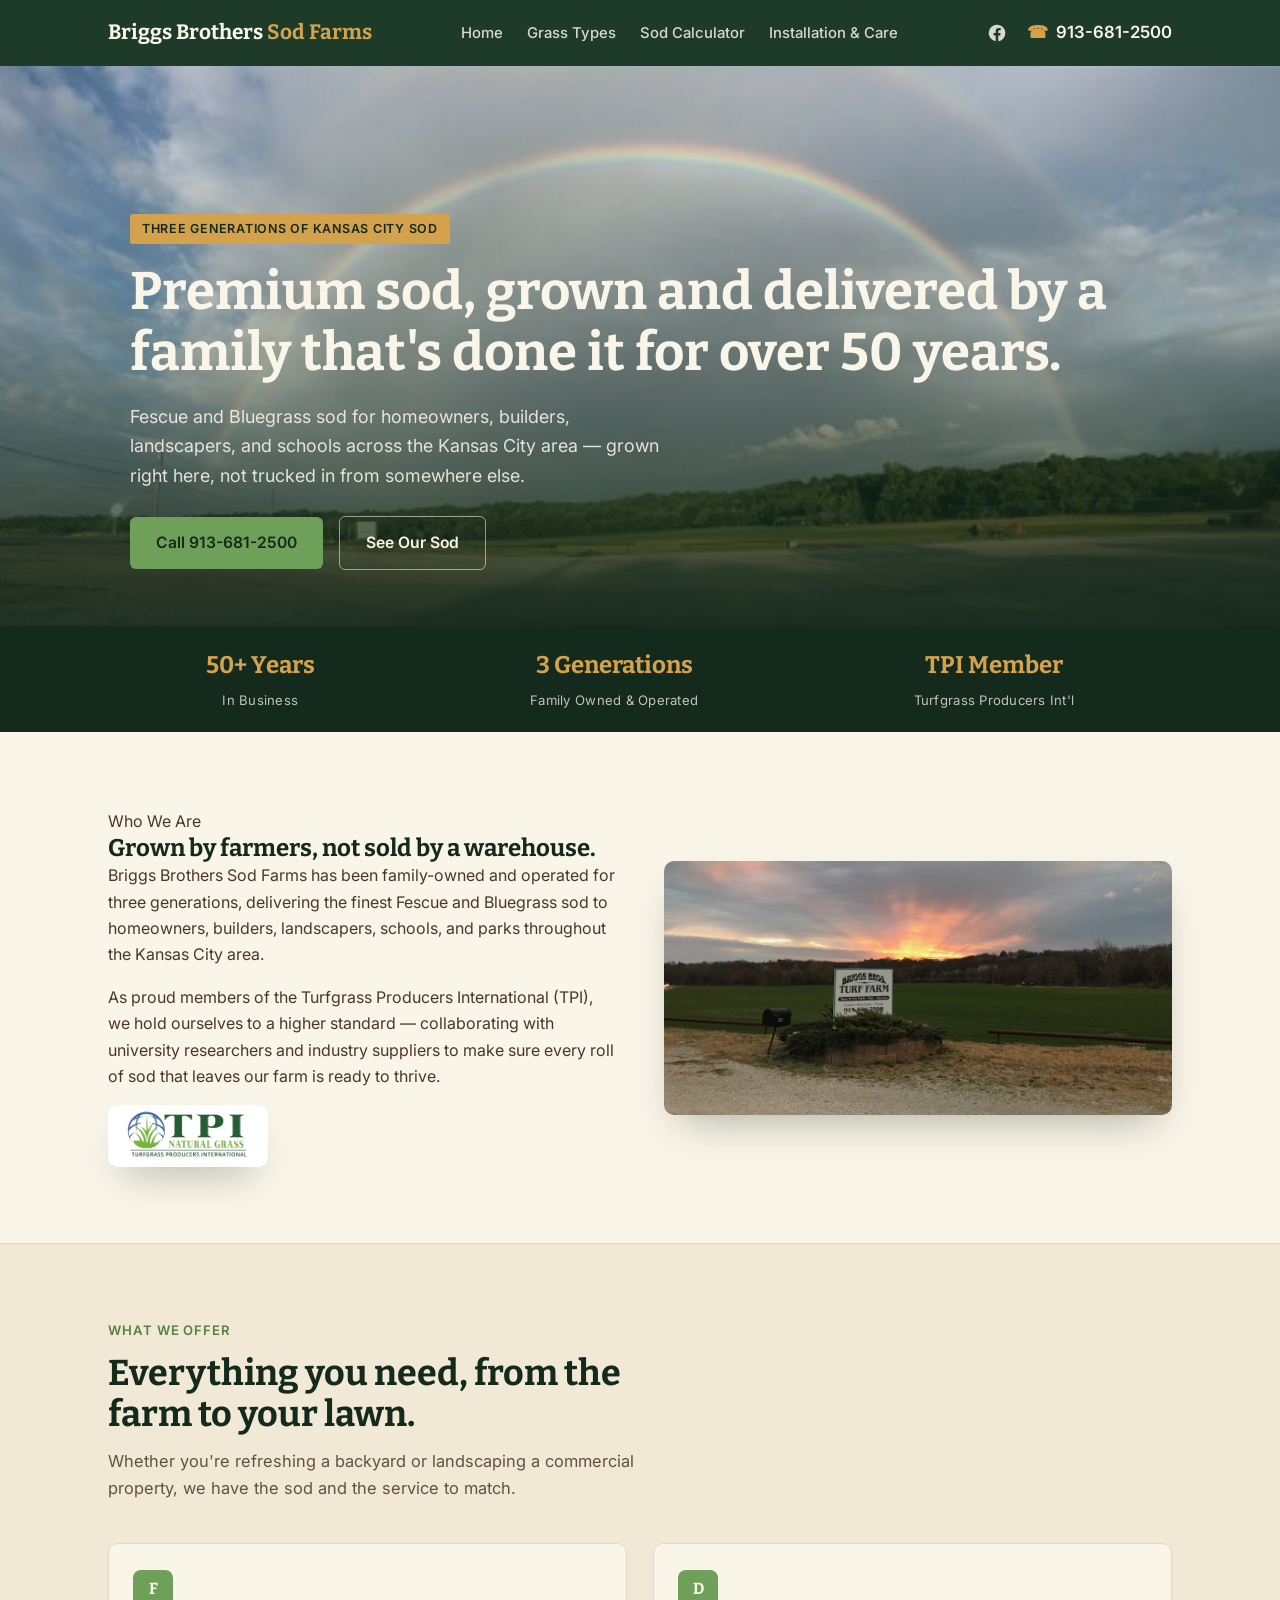
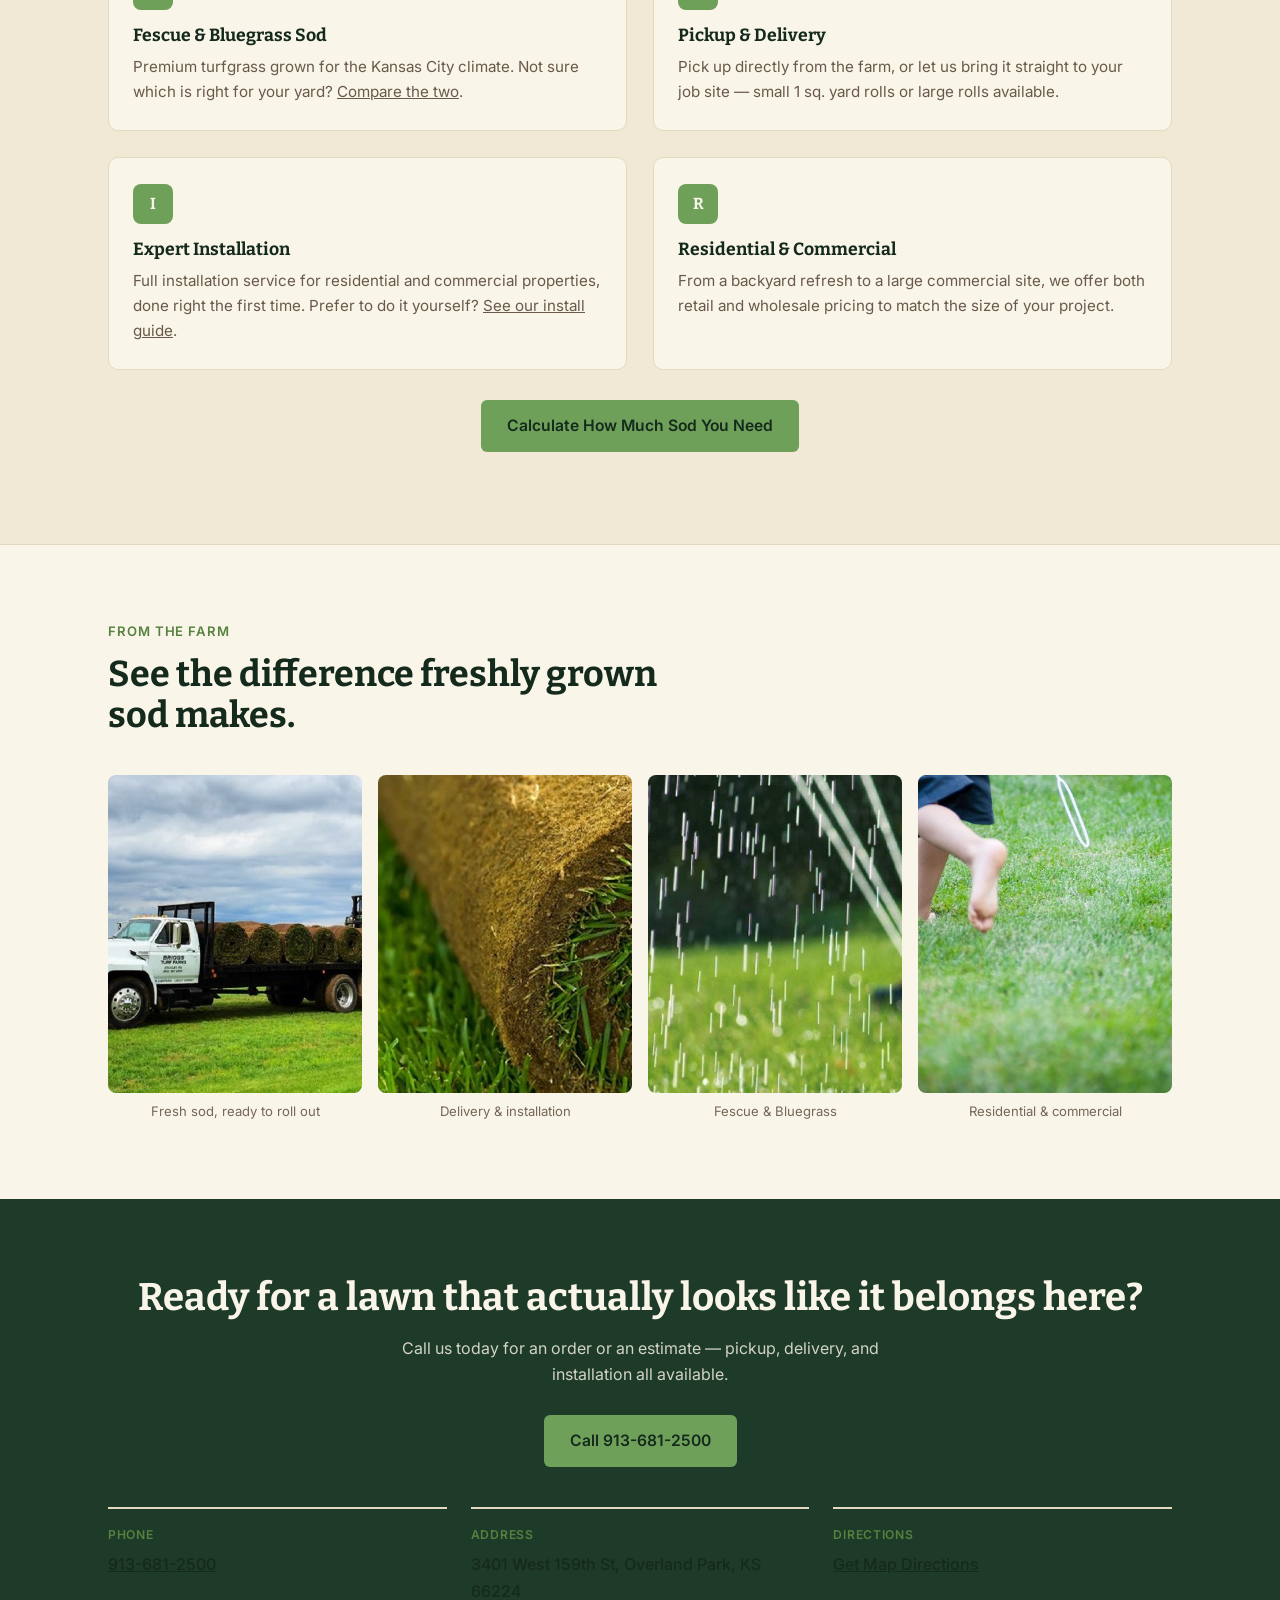
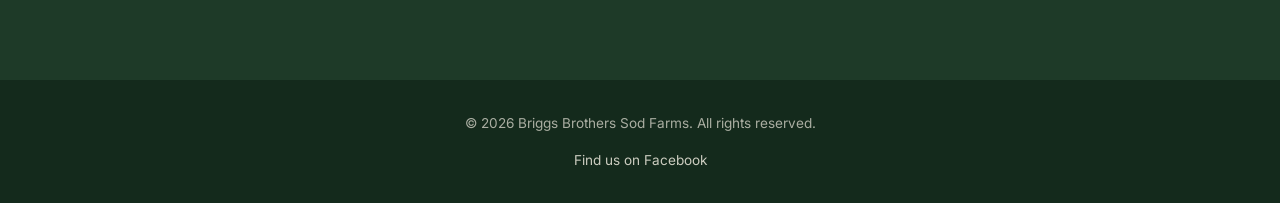
==== index.html @ ac91e64b "Add files via upload" ====
<!DOCTYPE html>
<html lang="en">
<head>
<meta charset="UTF-8">
<meta name="viewport" content="width=device-width, initial-scale=1.0">
<title>Briggs Brothers Sod Farms — Premium Fescue &amp; Bluegrass Sod in Kansas City</title>
<meta name="description" content="Family-owned for three generations, Briggs Brothers Sod Farms delivers premium Fescue and Bluegrass sod to the Kansas City area — pickup, delivery, and installation available.">
<link rel="stylesheet" href="style.css">
</head>
<body>

<header class="site-header">
  <div class="container">
    <a class="brand" href="index.html">Briggs Brothers <span>Sod Farms</span></a>
    <nav class="site-nav">
      <a href="index.html">Home</a>
      <a href="grass-types.html">Grass Types</a>
      <a href="calculator.html">Sod Calculator</a>
      <a href="installation-care.html">Installation &amp; Care</a>
    </nav>
    <div class="header-right">
      <a class="icon-link" href="https://www.facebook.com/briggsturffarm/" target="_blank" rel="noopener" aria-label="Briggs Brothers Sod Farms on Facebook">
        <svg width="20" height="20" viewBox="0 0 24 24" fill="currentColor"><path d="M22 12a10 10 0 1 0-11.6 9.9v-7H7.9V12h2.5V9.8c0-2.5 1.5-3.9 3.8-3.9 1.1 0 2.2.2 2.2.2v2.5h-1.3c-1.2 0-1.6.8-1.6 1.6V12h2.8l-.4 2.9h-2.4v7A10 10 0 0 0 22 12Z"/></svg>
      </a>
      <a class="header-phone" href="tel:9136812500">913-681-2500</a>
    </div>
  </div>
</header>

<section class="hero" style="background-image: url('images/briggs-brothers-sod-farm-rainbow-2020.jpg');">
  <div class="container hero-content">
    <span class="eyebrow">Three Generations of Kansas City Sod</span>
    <h1>Premium sod, grown and delivered by a family that's done it for over 50 years.</h1>
    <p class="lead">Fescue and Bluegrass sod for homeowners, builders, landscapers, and schools across the Kansas City area — grown right here, not trucked in from somewhere else.</p>
    <a class="btn" href="tel:9136812500">Call 913-681-2500</a>
    <a class="btn btn--ghost" href="#products">See Our Sod</a>
  </div>
</section>

<div class="trust-strip">
  <div class="container">
    <div class="trust-item"><strong>50+ Years</strong><span>In Business</span></div>
    <div class="trust-item"><strong>3 Generations</strong><span>Family Owned &amp; Operated</span></div>
    <div class="trust-item"><strong>TPI Member</strong><span>Turfgrass Producers Int'l</span></div>
  </div>
</div>

<section class="section" id="about">
  <div class="container about-grid">
    <div>
      <span class="eyebrow-text">Who We Are</span>
      <h2>Grown by farmers, not sold by a warehouse.</h2>
      <p>Briggs Brothers Sod Farms has been family-owned and operated for three generations, delivering the finest Fescue and Bluegrass sod to homeowners, builders, landscapers, schools, and parks throughout the Kansas City area.</p>
      <p>As proud members of the Turfgrass Producers International (TPI), we hold ourselves to a higher standard — collaborating with university researchers and industry suppliers to make sure every roll of sod that leaves our farm is ready to thrive.</p>
      <img src="images/TPI-briggsbrothers.jpg" alt="Turfgrass Producers International member badge" style="max-width: 160px; margin-top: 10px;">
    </div>
    <img src="images/sod-farm-morning.jpg" alt="Sunset over the Briggs Brothers Turf Farm sign">
  </div>
</section>

<section class="section section--alt" id="products">
  <div class="container">
    <div class="section-head">
      <span class="eyebrow-text">What We Offer</span>
      <h2>Everything you need, from the farm to your lawn.</h2>
      <p>Whether you're refreshing a backyard or landscaping a commercial property, we have the sod and the service to match.</p>
    </div>
    <div class="products">
      <div class="product-card">
        <div class="icon">F</div>
        <h3>Fescue &amp; Bluegrass Sod</h3>
        <p>Premium turfgrass grown for the Kansas City climate. Not sure which is right for your yard? <a href="grass-types.html">Compare the two</a>.</p>
      </div>
      <div class="product-card">
        <div class="icon">D</div>
        <h3>Pickup &amp; Delivery</h3>
        <p>Pick up directly from the farm, or let us bring it straight to your job site — small 1 sq. yard rolls or large rolls available.</p>
      </div>
      <div class="product-card">
        <div class="icon">I</div>
        <h3>Expert Installation</h3>
        <p>Full installation service for residential and commercial properties, done right the first time. Prefer to do it yourself? <a href="installation-care.html">See our install guide</a>.</p>
      </div>
      <div class="product-card">
        <div class="icon">R</div>
        <h3>Residential &amp; Commercial</h3>
        <p>From a backyard refresh to a large commercial site, we offer both retail and wholesale pricing to match the size of your project.</p>
      </div>
    </div>
    <p style="text-align:center; margin-top: 30px;"><a href="calculator.html" class="btn">Calculate How Much Sod You Need</a></p>
  </div>
</section>

<section class="section" id="gallery">
  <div class="container">
    <div class="section-head">
      <span class="eyebrow-text">From the Farm</span>
      <h2>See the difference freshly grown sod makes.</h2>
    </div>
    <div class="gallery">
      <figure>
        <img src="images/sod-farm-field-delivery.jpg" alt="Truck loaded with rolled sod, ready for delivery">
        <figcaption>Fresh sod, ready to roll out</figcaption>
      </figure>
      <figure>
        <img src="images/sodinstallationbriggsbrothers.jpg" alt="Sod installation in progress">
        <figcaption>Delivery &amp; installation</figcaption>
      </figure>
      <figure>
        <img src="images/wateringnewsodbriggsbrothers.jpg" alt="Watering freshly laid sod">
        <figcaption>Fescue &amp; Bluegrass</figcaption>
      </figure>
      <figure>
        <img src="images/briggsbrotherssodoverlandparkmoksop.jpg" alt="Child playing on a residential lawn with new sod">
        <figcaption>Residential &amp; commercial</figcaption>
      </figure>
    </div>
  </div>
</section>

<section class="section cta-section" id="contact">
  <div class="container">
    <h2>Ready for a lawn that actually looks like it belongs here?</h2>
    <p>Call us today for an order or an estimate — pickup, delivery, and installation all available.</p>
    <a class="btn" href="tel:9136812500">Call 913-681-2500</a>

    <div class="contact-grid">
      <div class="contact-card">
        <span class="label">Phone</span>
        <a href="tel:9136812500">913-681-2500</a>
      </div>
      <div class="contact-card">
        <span class="label">Address</span>
        <span>3401 West 159th St, Overland Park, KS 66224</span>
      </div>
      <div class="contact-card">
        <span class="label">Directions</span>
        <a href="https://www.google.com/maps/place/3401+West+159th+Street,+Overland+Park,+KS+66224/@38.8395964,-94.6272718,17z" target="_blank" rel="noopener">Get Map Directions</a>
      </div>
    </div>
  </div>
</section>

<footer class="site-footer">
  <div class="container">
    &copy; 2026 Briggs Brothers Sod Farms. All rights reserved.
    <div class="footer-social">
      <a href="https://www.facebook.com/briggsturffarm/" target="_blank" rel="noopener">Find us on Facebook</a>
    </div>
  </div>
</footer>

</body>
</html>
---- style.css ----
@import url('https://fonts.googleapis.com/css2?family=Bitter:wght@500;600;700&family=Inter:wght@400;500;600&display=swap');

:root {
  --forest: #1E3A28;
  --forest-deep: #142A1C;
  --meadow: #6FA05A;
  --meadow-deep: #56813F;
  --cream: #FAF5E9;
  --cream-alt: #F1E9D6;
  --soil: #4A3826;
  --gold: #D4A24C;
  --line: #E3D9BE;
}

* { box-sizing: border-box; }

body {
  margin: 0;
  background: var(--cream);
  color: var(--soil);
  font-family: 'Inter', -apple-system, sans-serif;
  font-size: 16px;
  line-height: 1.65;
}

h1, h2, h3 {
  font-family: 'Bitter', Georgia, serif;
  font-weight: 700;
  line-height: 1.15;
  color: var(--forest-deep);
  margin: 0;
}

p { margin: 0 0 1em; }
a { color: inherit; }
img { max-width: 100%; display: block; }

.container { max-width: 1120px; margin: 0 auto; padding: 0 28px; }

/* ---------- Header ---------- */

.site-header {
  background: var(--forest);
  padding: 16px 0;
}

.site-header .container {
  display: flex;
  align-items: center;
  justify-content: space-between;
  flex-wrap: wrap;
  gap: 12px;
}

.brand {
  color: var(--cream);
  font-family: 'Bitter', serif;
  font-weight: 700;
  font-size: 1.3rem;
  text-decoration: none;
}

.brand span { color: var(--gold); }

.site-nav {
  display: flex;
  align-items: center;
  gap: 24px;
}

.site-nav a {
  color: rgba(250,245,233,0.85);
  text-decoration: none;
  font-size: 0.93rem;
  font-weight: 500;
}

.site-nav a:hover { color: var(--cream); }

.header-right {
  display: flex;
  align-items: center;
  gap: 20px;
}

.icon-link {
  color: rgba(250,245,233,0.85);
  text-decoration: none;
  display: inline-flex;
}

.icon-link:hover { color: var(--gold); }

.header-phone {
  color: var(--cream);
  text-decoration: none;
  font-weight: 600;
  font-size: 1.05rem;
  display: flex;
  align-items: center;
  gap: 8px;
}

.header-phone::before {
  content: '\260E';
  color: var(--gold);
}

/* ---------- Sub-page banner (non-home pages) ---------- */

.page-banner {
  background: var(--forest-deep);
  padding: 54px 0 44px;
  text-align: center;
}

.page-banner h1 {
  color: var(--cream);
  font-size: clamp(1.9rem, 3.6vw, 2.6rem);
  margin-bottom: 10px;
}

.page-banner p {
  color: rgba(250,245,233,0.75);
  max-width: 56ch;
  margin: 0 auto;
}

/* ---------- Pro/Con cards (Grass Types page) ---------- */

.grass-block { margin-bottom: 64px; }

.grass-block:last-child { margin-bottom: 0; }

.grass-block-head {
  display: flex;
  align-items: baseline;
  gap: 14px;
  margin-bottom: 22px;
  flex-wrap: wrap;
}

.grass-block-head h2 { font-size: 1.7rem; }

.grass-block-head span {
  color: var(--meadow-deep);
  font-weight: 600;
  font-size: 0.9rem;
}

.grass-photo {
  width: 100%;
  max-height: 260px;
  object-fit: cover;
  border-radius: 10px;
  margin-bottom: 20px;
}

.pro-con-grid {
  display: grid;
  grid-template-columns: 1fr 1fr;
  gap: 20px;
}

.pro-con-card {
  border-radius: 10px;
  padding: 22px 24px;
}

.pro-con-card.pro { background: rgba(111,160,90,0.12); border: 1px solid rgba(111,160,90,0.3); }
.pro-con-card.con { background: rgba(212,162,76,0.12); border: 1px solid rgba(212,162,76,0.35); }

.pro-con-card .tag {
  font-size: 0.75rem;
  font-weight: 700;
  letter-spacing: 0.06em;
  text-transform: uppercase;
  display: block;
  margin-bottom: 10px;
}

.pro-con-card.pro .tag { color: var(--meadow-deep); }
.pro-con-card.con .tag { color: var(--gold); }

.pro-con-card h3 { font-size: 1.02rem; margin-bottom: 6px; }
.pro-con-card p { font-size: 0.92rem; color: var(--soil); opacity: 0.85; margin: 0 0 14px; }
.pro-con-card p:last-child { margin-bottom: 0; }

/* ---------- Calculator ---------- */

.calculator-box {
  background: var(--cream);
  border: 1px solid var(--line);
  border-radius: 12px;
  padding: 32px;
  max-width: 480px;
  margin: 0 auto 20px;
}

.calc-field { margin-bottom: 16px; }

.calc-field label {
  display: block;
  font-size: 0.88rem;
  font-weight: 600;
  color: var(--forest-deep);
  margin-bottom: 6px;
}

.calc-field input {
  width: 100%;
  padding: 11px 14px;
  border: 1px solid var(--line);
  border-radius: 6px;
  font-size: 1rem;
  font-family: 'Inter', sans-serif;
  background: #fff;
}

.calc-btn {
  width: 100%;
  background: var(--meadow);
  color: var(--forest-deep);
  border: none;
  padding: 13px;
  border-radius: 6px;
  font-weight: 600;
  font-size: 1rem;
  cursor: pointer;
  margin-top: 6px;
}

.calc-btn:hover { background: #85B573; }

.calc-results {
  display: none;
  margin-top: 20px;
  padding-top: 20px;
  border-top: 1px solid var(--line);
  text-align: center;
}

.calc-results.show { display: block; }

.calc-results .result-row {
  display: flex;
  justify-content: space-between;
  font-size: 1.05rem;
  margin-bottom: 8px;
}

.calc-results .result-row strong { color: var(--forest-deep); }

.calc-note {
  text-align: center;
  font-size: 0.88rem;
  color: var(--soil);
  opacity: 0.75;
  max-width: 440px;
  margin: 0 auto;
}

/* Measuring shapes */

.shapes-grid {
  display: grid;
  grid-template-columns: repeat(3, 1fr);
  gap: 22px;
  margin-top: 36px;
}

.shape-card {
  background: var(--cream-alt);
  border: 1px solid var(--line);
  border-radius: 10px;
  padding: 22px;
  text-align: center;
}

.shape-card h3 { font-size: 1rem; margin-bottom: 10px; }
.shape-card .formula {
  font-family: 'Bitter', serif;
  font-weight: 600;
  color: var(--meadow-deep);
  font-size: 0.95rem;
  margin: 10px 0;
}
.shape-card p { font-size: 0.85rem; color: var(--soil); opacity: 0.8; margin: 0; }

/* ---------- Numbered steps (Installation page) ---------- */

.steps-list { counter-reset: step; }

.step-item {
  display: flex;
  gap: 20px;
  margin-bottom: 30px;
}

.step-item .num {
  flex-shrink: 0;
  width: 40px; height: 40px;
  border-radius: 50%;
  background: var(--meadow);
  color: var(--forest-deep);
  font-family: 'Bitter', serif;
  font-weight: 700;
  display: flex; align-items: center; justify-content: center;
}

.step-item h3 { font-size: 1.08rem; margin-bottom: 6px; }
.step-item p { font-size: 0.95rem; color: var(--soil); opacity: 0.85; margin: 0; }

.callout {
  background: rgba(212,162,76,0.14);
  border: 1px solid rgba(212,162,76,0.4);
  border-radius: 8px;
  padding: 16px 20px;
  font-weight: 600;
  color: var(--forest-deep);
  margin: 10px 0 30px;
}

/* ---------- Footer ---------- */

.site-footer {
  background: var(--forest-deep);
  color: rgba(250,245,233,0.65);
  padding: 32px 0;
  text-align: center;
  font-size: 0.85rem;
}

.footer-social {
  margin-top: 14px;
  display: flex;
  justify-content: center;
  gap: 16px;
}

.footer-social a {
  color: rgba(250,245,233,0.8);
  text-decoration: none;
}

.footer-social a:hover { color: var(--gold); }

/* ---------- Hero ---------- */

.hero {
  position: relative;
  min-height: 560px;
  display: flex;
  align-items: flex-end;
  background-size: cover;
  background-position: center;
}

.hero::after {
  content: '';
  position: absolute;
  inset: 0;
  background: linear-gradient(0deg, rgba(20,42,28,0.88) 0%, rgba(20,42,28,0.35) 55%, rgba(20,42,28,0.1) 100%);
}

.hero-content {
  position: relative;
  z-index: 1;
  padding: 60px 0 56px;
  color: var(--cream);
}

.eyebrow {
  display: inline-block;
  background: var(--gold);
  color: var(--forest-deep);
  font-weight: 600;
  font-size: 0.78rem;
  letter-spacing: 0.06em;
  text-transform: uppercase;
  padding: 5px 12px;
  border-radius: 3px;
  margin-bottom: 18px;
}

.hero h1 {
  color: var(--cream);
  font-size: clamp(2.1rem, 4.4vw, 3.3rem);
  max-width: 30ch;
  margin-bottom: 18px;
}

.hero p.lead {
  max-width: 50ch;
  font-size: 1.12rem;
  color: rgba(250, 245, 233, 0.88);
  margin-bottom: 26px;
}

.btn {
  display: inline-flex;
  align-items: center;
  gap: 8px;
  background: var(--meadow);
  color: var(--forest-deep);
  text-decoration: none;
  padding: 13px 26px;
  border-radius: 6px;
  font-weight: 600;
  font-size: 0.98rem;
  transition: background 0.15s ease;
}

.btn:hover { background: #85B573; }

.btn--ghost {
  background: transparent;
  border: 1.5px solid rgba(250,245,233,0.55);
  color: var(--cream);
  margin-left: 12px;
}

.btn--ghost:hover { border-color: var(--cream); }

/* ---------- Trust strip ---------- */

.trust-strip {
  background: var(--forest-deep);
  padding: 20px 0;
}

.trust-strip .container {
  display: flex;
  justify-content: space-around;
  flex-wrap: wrap;
  gap: 20px;
  text-align: center;
}

.trust-item {
  color: var(--cream);
}

.trust-item strong {
  display: block;
  font-family: 'Bitter', serif;
  font-size: 1.5rem;
  color: var(--gold);
}

.trust-item span {
  font-size: 0.82rem;
  color: rgba(250,245,233,0.75);
  letter-spacing: 0.02em;
}

/* ---------- Sections ---------- */

.section { padding: 76px 0; }

.page-banner + .section { padding-top: 30px; }

.section--alt { background: var(--cream-alt); border-top: 1px solid var(--line); border-bottom: 1px solid var(--line); }

.section-head { max-width: 60ch; margin-bottom: 40px; }

.section-head .eyebrow-text {
  color: var(--meadow-deep);
  font-weight: 600;
  font-size: 0.82rem;
  letter-spacing: 0.07em;
  text-transform: uppercase;
  display: block;
  margin-bottom: 10px;
}

.section-head h2 { font-size: clamp(1.7rem, 2.8vw, 2.3rem); margin-bottom: 14px; }
.section-head p { color: var(--soil); opacity: 0.85; font-size: 1.03rem; margin: 0; }

/* About / two-column */

.about-grid {
  display: grid;
  grid-template-columns: 1fr 1fr;
  gap: 48px;
  align-items: center;
}

.about-grid img {
  border-radius: 10px;
  box-shadow: 0 20px 40px -16px rgba(20,42,28,0.35);
}

/* Products */

.products {
  display: grid;
  grid-template-columns: repeat(2, 1fr);
  gap: 26px;
}

.product-card {
  background: var(--cream);
  border: 1px solid var(--line);
  border-radius: 10px;
  padding: 26px 24px;
}

.product-card h3 { font-size: 1.1rem; margin-bottom: 8px; }
.product-card p { color: var(--soil); opacity: 0.82; font-size: 0.95rem; margin: 0; }

.product-card .icon {
  width: 40px; height: 40px;
  border-radius: 8px;
  background: var(--meadow);
  margin-bottom: 16px;
  display: flex; align-items: center; justify-content: center;
  color: var(--cream); font-family: 'Bitter', serif; font-weight: 700;
}

/* Gallery */

.gallery {
  display: grid;
  grid-template-columns: repeat(4, 1fr);
  gap: 16px;
}

.gallery figure { margin: 0; }

.gallery img {
  border-radius: 8px;
  aspect-ratio: 4/5;
  object-fit: cover;
  width: 100%;
}

.gallery figcaption {
  font-size: 0.82rem;
  color: var(--soil);
  opacity: 0.75;
  margin-top: 8px;
  text-align: center;
}

/* Contact / CTA */

.cta-section {
  background: var(--forest);
  color: var(--cream);
  text-align: center;
}

.cta-section h2 { color: var(--cream); font-size: clamp(1.8rem, 3vw, 2.4rem); margin-bottom: 16px; }
.cta-section p { color: rgba(250,245,233,0.82); max-width: 52ch; margin: 0 auto 28px; }

.contact-grid {
  display: grid;
  grid-template-columns: repeat(3, 1fr);
  gap: 24px;
  margin-top: 40px;
  text-align: left;
}

.contact-card {
  border-top: 2px solid var(--line);
  padding-top: 16px;
}

.contact-card .label {
  font-size: 0.76rem;
  letter-spacing: 0.06em;
  text-transform: uppercase;
  color: var(--meadow-deep);
  font-weight: 600;
  display: block;
  margin-bottom: 6px;
}

.contact-card a, .contact-card span { color: var(--forest-deep); font-weight: 500; }

/* ---------- Responsive ---------- */

@media (max-width: 860px) {
  .about-grid, .products, .contact-grid { grid-template-columns: 1fr; }
  .gallery { grid-template-columns: repeat(2, 1fr); }
  .hero { min-height: 480px; }
}
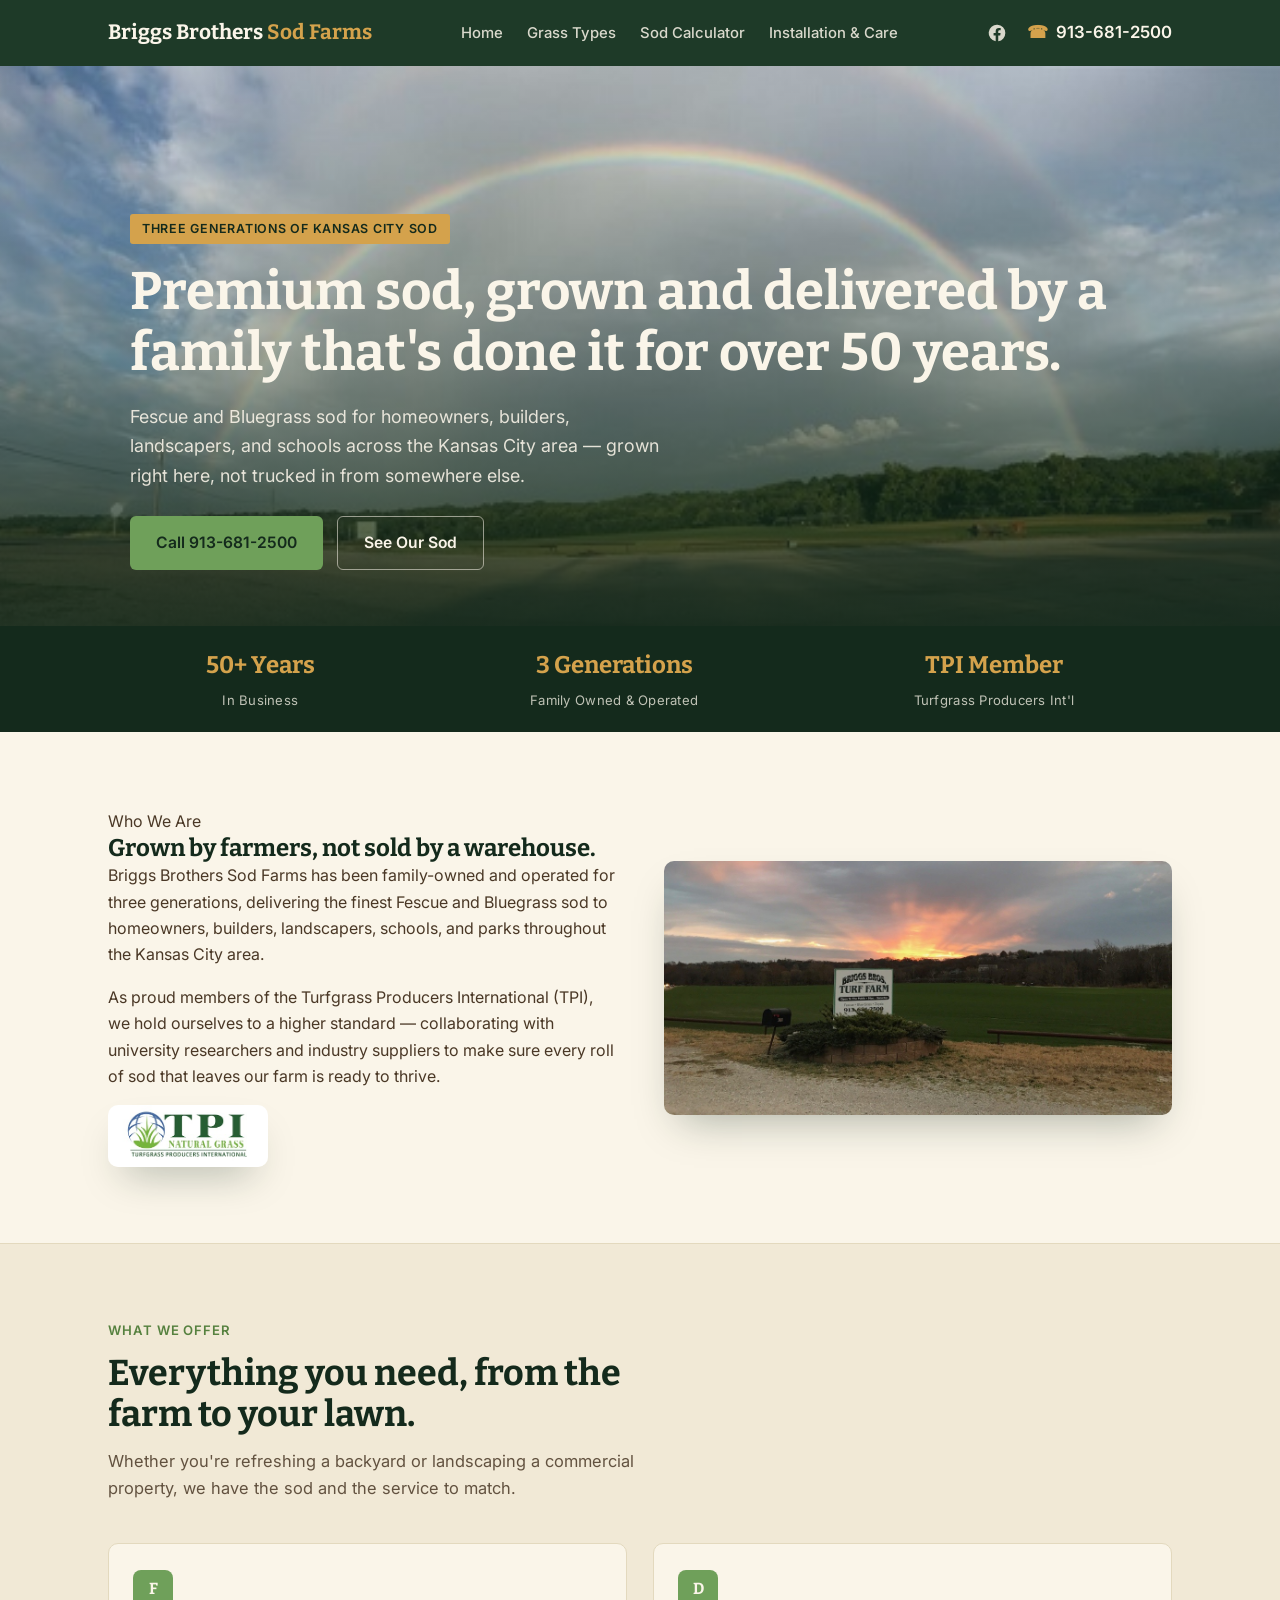
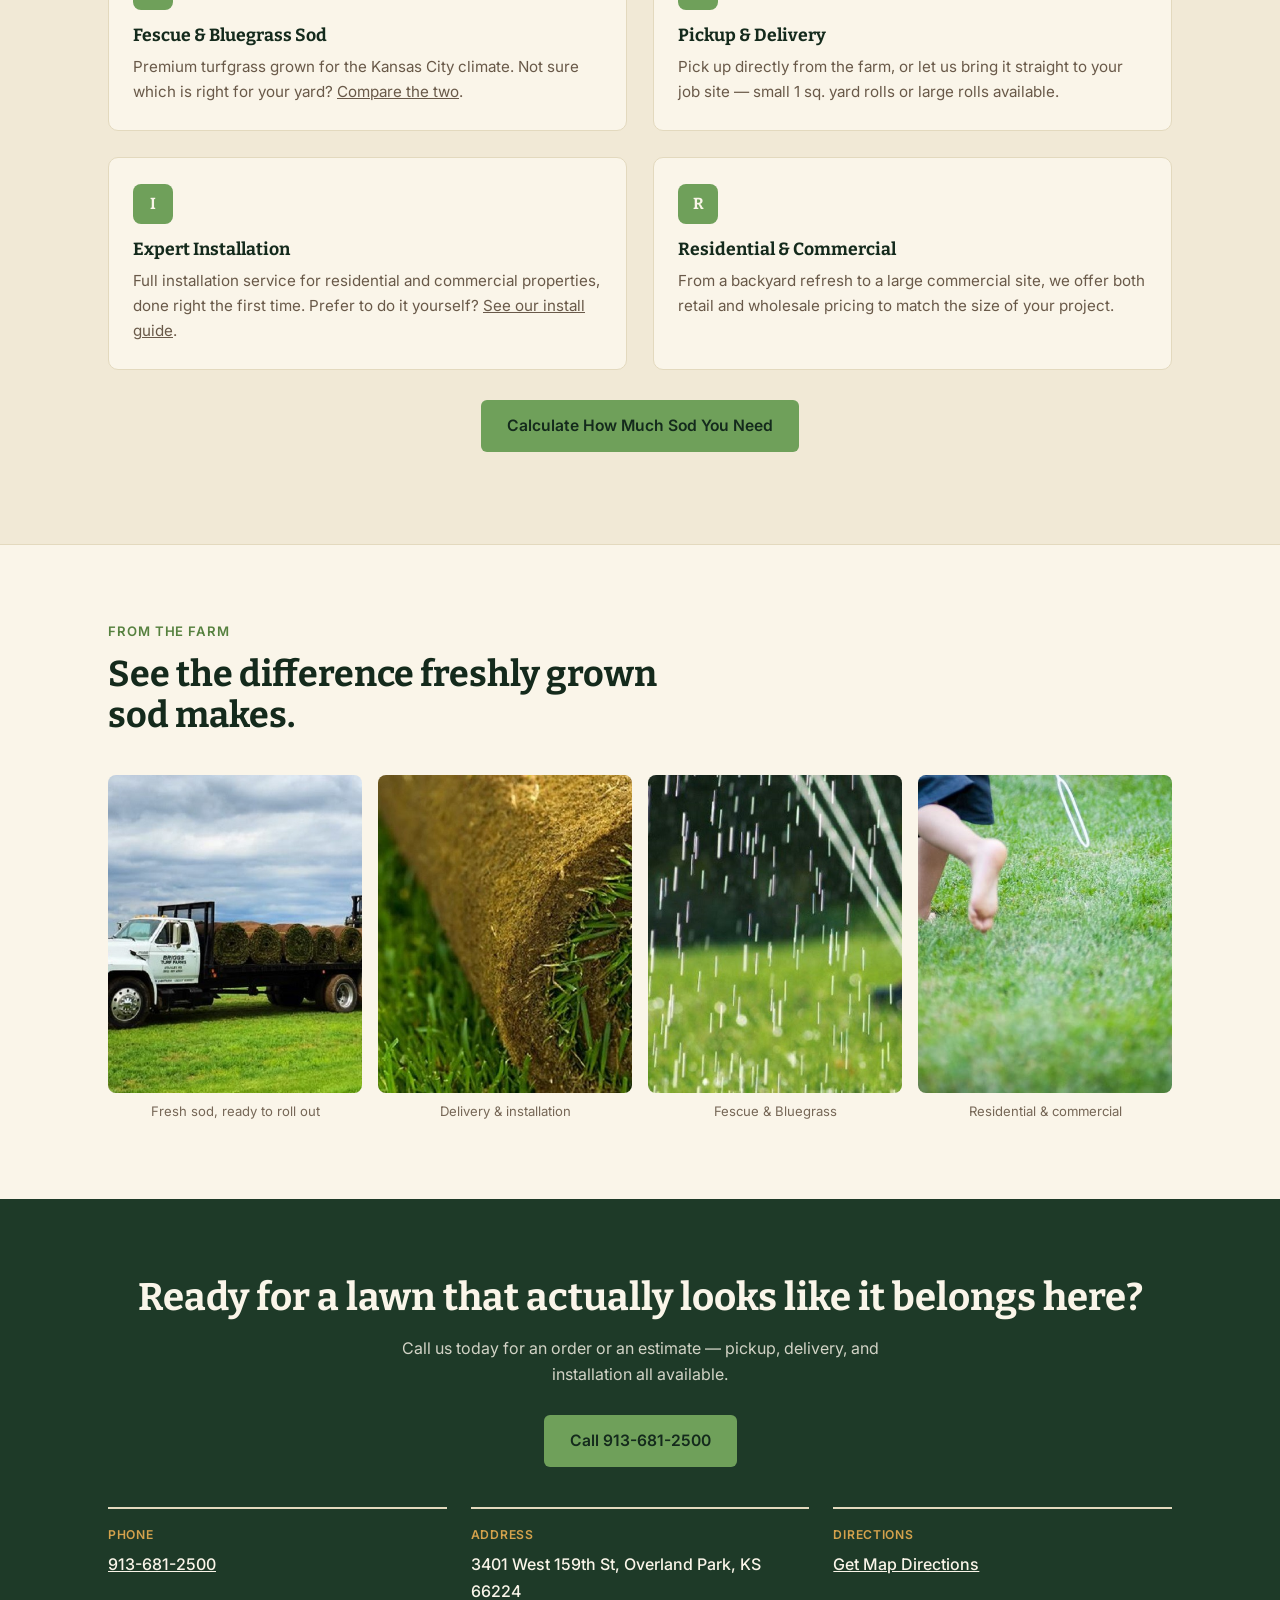
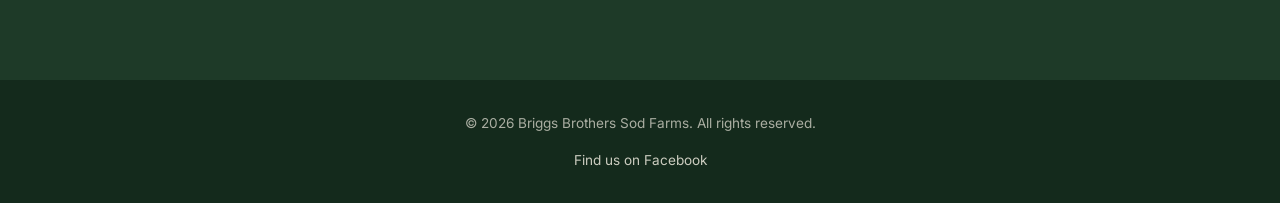
==== commit 3877bcf5: "Add files via upload" ====
--- a/index.html
+++ b/index.html
@@ -32,8 +32,10 @@
     <span class="eyebrow">Three Generations of Kansas City Sod</span>
     <h1>Premium sod, grown and delivered by a family that's done it for over 50 years.</h1>
     <p class="lead">Fescue and Bluegrass sod for homeowners, builders, landscapers, and schools across the Kansas City area — grown right here, not trucked in from somewhere else.</p>
-    <a class="btn" href="tel:9136812500">Call 913-681-2500</a>
-    <a class="btn btn--ghost" href="#products">See Our Sod</a>
+    <div class="btn-group">
+      <a class="btn" href="tel:9136812500">Call 913-681-2500</a>
+      <a class="btn btn--ghost" href="#products">See Our Sod</a>
+    </div>
   </div>
 </section>
 
--- a/style.css
+++ b/style.css
@@ -413,11 +413,19 @@
 
 .btn:hover { background: #85B573; }
 
+.btn-group {
+  display: flex;
+  flex-wrap: wrap;
+  gap: 14px;
+  justify-content: center;
+}
+
+.hero .btn-group { justify-content: flex-start; }
+
 .btn--ghost {
   background: transparent;
   border: 1.5px solid rgba(250,245,233,0.55);
   color: var(--cream);
-  margin-left: 12px;
 }
 
 .btn--ghost:hover { border-color: var(--cream); }
@@ -571,18 +579,65 @@
   font-size: 0.76rem;
   letter-spacing: 0.06em;
   text-transform: uppercase;
-  color: var(--meadow-deep);
+  color: var(--gold);
   font-weight: 600;
   display: block;
   margin-bottom: 6px;
 }
 
-.contact-card a, .contact-card span { color: var(--forest-deep); font-weight: 500; }
+.contact-card a, .contact-card span { color: var(--cream); font-weight: 500; }
 
 /* ---------- Responsive ---------- */
 
 @media (max-width: 860px) {
-  .about-grid, .products, .contact-grid { grid-template-columns: 1fr; }
+  .about-grid, .products, .contact-grid, .pro-con-grid, .shapes-grid { grid-template-columns: 1fr; }
   .gallery { grid-template-columns: repeat(2, 1fr); }
   .hero { min-height: 480px; }
-}
+
+  .site-header .container {
+    flex-direction: column;
+    align-items: flex-start;
+    gap: 12px;
+  }
+
+  .site-nav {
+    order: 3;
+    width: 100%;
+    flex-wrap: wrap;
+    justify-content: center;
+    gap: 10px 18px;
+    padding-top: 10px;
+    border-top: 1px solid rgba(250,245,233,0.15);
+  }
+
+  .header-right {
+    width: 100%;
+    justify-content: space-between;
+  }
+
+  .calculator-box { padding: 22px 20px; }
+
+  .hero {
+    min-height: 420px;
+    background-position: center 30%;
+  }
+
+  .hero-content {
+    text-align: center;
+    padding: 40px 0 44px;
+  }
+
+  .hero h1 {
+    max-width: none;
+  }
+
+  .hero p.lead {
+    max-width: none;
+    margin-left: auto;
+    margin-right: auto;
+  }
+
+  .hero .btn-group {
+    justify-content: center;
+  }
+}
